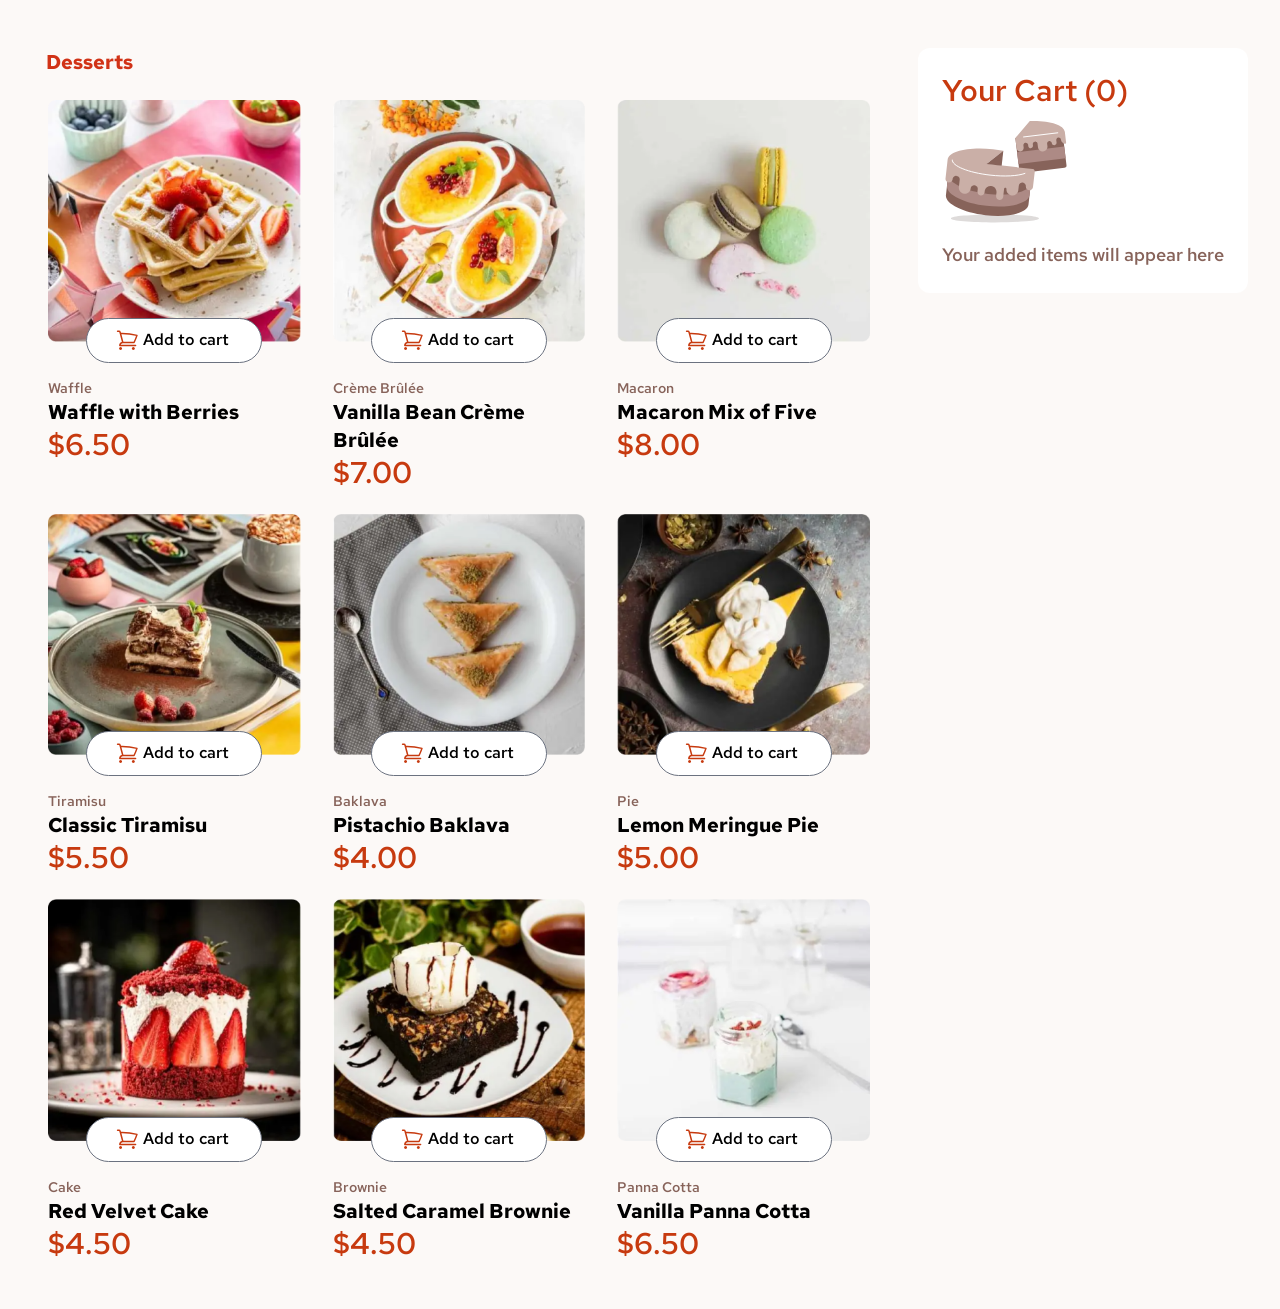
==== index.html @ 43f4c01f "add-removing" ====
<!DOCTYPE html>
<html lang="en">

<head>
    <meta charset="UTF-8">
    <meta name="viewport" content="width=device-width, initial-scale=1.0">
    <title>Dessert</title>

    <!-- links -->

    <!-- link-css -->
    <link rel="stylesheet" href="./css/style.css">

    <!-- link-font -->
    <link rel="stylesheet" href="./fonts/red-hat-text/stylesheet.css">
</head>

<body class="body">

    <!-- button-j.s -->
    <div class="card-js">

        <svg xmlns="http://www.w3.org/2000/svg" width="27" height="27" viewBox="0 0 27 27" fill="none">
            <path
                d="M9.49951 14.8058L12.4995 17.8058L17.4995 10.8058M25.4995 13.8058C25.4995 15.3816 25.1891 16.9421 24.5861 18.398C23.983 19.8539 23.0991 21.1768 21.9848 22.2911C20.8705 23.4054 19.5476 24.2893 18.0917 24.8923C16.6358 25.4954 15.0754 25.8058 13.4995 25.8058C11.9236 25.8058 10.3632 25.4954 8.90731 24.8923C7.4514 24.2893 6.12853 23.4054 5.01423 22.2911C3.89993 21.1768 3.01601 19.8539 2.41296 18.398C1.8099 16.9421 1.49951 15.3816 1.49951 13.8058C1.49951 10.6232 2.76379 7.57094 5.01423 5.3205C7.26467 3.07007 10.3169 1.80579 13.4995 1.80579C16.6821 1.80579 19.7344 3.07007 21.9848 5.3205C24.2352 7.57094 25.4995 10.6232 25.4995 13.8058Z"
                stroke="#00A378" stroke-width="2" stroke-linecap="round" stroke-linejoin="round" />
        </svg>

        <h2 class="h2-added">order confirmed</h2>

        <h6 class="h6-hope">we hope you enjoy food!</h6>

        <div class="order-total">
            <div class="flex-added">
                <img src="./img/vanilla-js.svg" alt="">

                <h6 class="h6-order">
                    Vanilla Bean Crème Brûlée <br>
                    <span class="bold">1×</span>
                    <span class="calc">$7.00</span>
                </h6>

                <span class="calc">$7.00</span>
            </div>

            <div class="flex-added">
                <img src="./img/macaron-js.svg" alt="">

                <h6 class="h6-order margin">
                    Macaron Mix of Five <br>
                    <span class="bold">1×</span>
                    <span class="calc">$8.00</span>
                </h6>

                <span class="calc">$7.00</span>
            </div>

            <div class="flex-added no-bottom">
                <h3 class="the-total">order total</h3>

                <span class="prc">$15.00</span>
            </div>
        </div>

        <button class="now-order">start new order</button>

    </div>

    <!-- Hero-section -->
    <section class="sec">
        <div class="flex-sec">

            <!-- card -->
            <div class="card">
                <h2 class="h2-head">Desserts</h2>

                <div class="colms">

                    <div class="rows">
                        <div class="col-4-lg col-6-md col-12">
                            <div class="img-relative">
                                <img src="./img/waffil.png" alt="waffil">

                                <button class="btn-cart" id="click">
                                    <svg xmlns="http://www.w3.org/2000/svg" width="25" height="25" viewBox="0 0 25 25"
                                        fill="none">
                                        <path
                                            d="M2.58008 3.27002H3.96608C4.47608 3.27002 4.92108 3.61302 5.05308 4.10502L5.43608 5.54202M5.43608 5.54202C11.0067 5.38591 16.572 6.00517 21.9721 7.38202C21.1481 9.83602 20.1691 12.22 19.0481 14.52H7.83008M5.43608 5.54202L7.83008 14.52M7.83008 14.52C7.03443 14.52 6.27137 14.8361 5.70876 15.3987C5.14615 15.9613 4.83008 16.7244 4.83008 17.52H20.5801M6.33008 20.52C6.33008 20.7189 6.25106 20.9097 6.11041 21.0504C5.96976 21.191 5.77899 21.27 5.58008 21.27C5.38117 21.27 5.1904 21.191 5.04975 21.0504C4.9091 20.9097 4.83008 20.7189 4.83008 20.52C4.83008 20.3211 4.9091 20.1303 5.04975 19.9897C5.1904 19.849 5.38117 19.77 5.58008 19.77C5.77899 19.77 5.96976 19.849 6.11041 19.9897C6.25106 20.1303 6.33008 20.3211 6.33008 20.52ZM19.0801 20.52C19.0801 20.7189 19.0011 20.9097 18.8604 21.0504C18.7198 21.191 18.529 21.27 18.3301 21.27C18.1312 21.27 17.9404 21.191 17.7997 21.0504C17.6591 20.9097 17.5801 20.7189 17.5801 20.52C17.5801 20.3211 17.6591 20.1303 17.7997 19.9897C17.9404 19.849 18.1312 19.77 18.3301 19.77C18.529 19.77 18.7198 19.849 18.8604 19.9897C19.0011 20.1303 19.0801 20.3211 19.0801 20.52Z"
                                            stroke="#C73A0F" stroke-width="1.5" stroke-linecap="round"
                                            stroke-linejoin="round" />
                                    </svg>

                                    Add to cart
                                </button>

                                <!-- alright-js -->
                                <div class="alright" id="ok"><img src="./img/alright.svg" alt=""></div>

                                <!-- j.s -->
                                <div class="abslt-add" id="added">
                                    <button class="minus">
                                        <svg xmlns="http://www.w3.org/2000/svg" width="24" height="24"
                                            viewBox="0 0 24 24" fill="none">
                                            <path
                                                d="M15 12H9M21 12C21 13.1819 20.7672 14.3522 20.3149 15.4442C19.8626 16.5361 19.1997 17.5282 18.364 18.364C17.5282 19.1997 16.5361 19.8626 15.4442 20.3149C14.3522 20.7672 13.1819 21 12 21C10.8181 21 9.64778 20.7672 8.55585 20.3149C7.46392 19.8626 6.47177 19.1997 5.63604 18.364C4.80031 17.5282 4.13738 16.5361 3.68508 15.4442C3.23279 14.3522 3 13.1819 3 12C3 9.61305 3.94821 7.32387 5.63604 5.63604C7.32387 3.94821 9.61305 3 12 3C14.3869 3 16.6761 3.94821 18.364 5.63604C20.0518 7.32387 21 9.61305 21 12Z"
                                                stroke="white" stroke-width="1.5" stroke-linecap="round"
                                                stroke-linejoin="round" />
                                        </svg>
                                    </button>

                                    <input class="no-spinner" type="number" readonly value="1" min="1">

                                    <button class="plus">
                                        <svg xmlns="http://www.w3.org/2000/svg" width="24" height="24"
                                            viewBox="0 0 24 24" fill="none">
                                            <path
                                                d="M12 9V15M15 12H9M21 12C21 13.1819 20.7672 14.3522 20.3149 15.4442C19.8626 16.5361 19.1997 17.5282 18.364 18.364C17.5282 19.1997 16.5361 19.8626 15.4442 20.3149C14.3522 20.7672 13.1819 21 12 21C10.8181 21 9.64778 20.7672 8.55585 20.3149C7.46392 19.8626 6.47177 19.1997 5.63604 18.364C4.80031 17.5282 4.13738 16.5361 3.68508 15.4442C3.23279 14.3522 3 13.1819 3 12C3 9.61305 3.94821 7.32387 5.63604 5.63604C7.32387 3.94821 9.61305 3 12 3C14.3869 3 16.6761 3.94821 18.364 5.63604C20.0518 7.32387 21 9.61305 21 12Z"
                                                stroke="white" stroke-width="1.5" stroke-linecap="round"
                                                stroke-linejoin="round" />
                                        </svg>
                                    </button>
                                </div>
                            </div>

                            <div class="detelse">
                                <span class="name-food">Waffle</span>

                                <h6 class="full-name">Waffle with Berries</h6>

                                <span class="price">$6.50</span>
                            </div>
                        </div>

                        <div class="col-4-lg col-6-md col-12">
                            <div class="img-relative">
                                <img src="./img/vanella-cream.png" alt="vanella-cream">

                                <button class="btn-cart" id="click">
                                    <svg xmlns="http://www.w3.org/2000/svg" width="25" height="25" viewBox="0 0 25 25"
                                        fill="none">
                                        <path
                                            d="M2.58008 3.27002H3.96608C4.47608 3.27002 4.92108 3.61302 5.05308 4.10502L5.43608 5.54202M5.43608 5.54202C11.0067 5.38591 16.572 6.00517 21.9721 7.38202C21.1481 9.83602 20.1691 12.22 19.0481 14.52H7.83008M5.43608 5.54202L7.83008 14.52M7.83008 14.52C7.03443 14.52 6.27137 14.8361 5.70876 15.3987C5.14615 15.9613 4.83008 16.7244 4.83008 17.52H20.5801M6.33008 20.52C6.33008 20.7189 6.25106 20.9097 6.11041 21.0504C5.96976 21.191 5.77899 21.27 5.58008 21.27C5.38117 21.27 5.1904 21.191 5.04975 21.0504C4.9091 20.9097 4.83008 20.7189 4.83008 20.52C4.83008 20.3211 4.9091 20.1303 5.04975 19.9897C5.1904 19.849 5.38117 19.77 5.58008 19.77C5.77899 19.77 5.96976 19.849 6.11041 19.9897C6.25106 20.1303 6.33008 20.3211 6.33008 20.52ZM19.0801 20.52C19.0801 20.7189 19.0011 20.9097 18.8604 21.0504C18.7198 21.191 18.529 21.27 18.3301 21.27C18.1312 21.27 17.9404 21.191 17.7997 21.0504C17.6591 20.9097 17.5801 20.7189 17.5801 20.52C17.5801 20.3211 17.6591 20.1303 17.7997 19.9897C17.9404 19.849 18.1312 19.77 18.3301 19.77C18.529 19.77 18.7198 19.849 18.8604 19.9897C19.0011 20.1303 19.0801 20.3211 19.0801 20.52Z"
                                            stroke="#C73A0F" stroke-width="1.5" stroke-linecap="round"
                                            stroke-linejoin="round" />
                                    </svg>

                                    Add to cart
                                </button>

                                <!-- alright-js -->
                                <div class="alright"><img src="./img/alright.svg" alt=""></div>

                                <div class="abslt-add">
                                    <button class="minus">
                                        <svg xmlns="http://www.w3.org/2000/svg" width="24" height="24"
                                            viewBox="0 0 24 24" fill="none">
                                            <path
                                                d="M15 12H9M21 12C21 13.1819 20.7672 14.3522 20.3149 15.4442C19.8626 16.5361 19.1997 17.5282 18.364 18.364C17.5282 19.1997 16.5361 19.8626 15.4442 20.3149C14.3522 20.7672 13.1819 21 12 21C10.8181 21 9.64778 20.7672 8.55585 20.3149C7.46392 19.8626 6.47177 19.1997 5.63604 18.364C4.80031 17.5282 4.13738 16.5361 3.68508 15.4442C3.23279 14.3522 3 13.1819 3 12C3 9.61305 3.94821 7.32387 5.63604 5.63604C7.32387 3.94821 9.61305 3 12 3C14.3869 3 16.6761 3.94821 18.364 5.63604C20.0518 7.32387 21 9.61305 21 12Z"
                                                stroke="white" stroke-width="1.5" stroke-linecap="round"
                                                stroke-linejoin="round" />
                                        </svg>
                                    </button>

                                    <input class="no-spinner" type="number" readonly value="" min="1">

                                    <button class="plus">
                                        <svg xmlns="http://www.w3.org/2000/svg" width="24" height="24"
                                            viewBox="0 0 24 24" fill="none">
                                            <path
                                                d="M12 9V15M15 12H9M21 12C21 13.1819 20.7672 14.3522 20.3149 15.4442C19.8626 16.5361 19.1997 17.5282 18.364 18.364C17.5282 19.1997 16.5361 19.8626 15.4442 20.3149C14.3522 20.7672 13.1819 21 12 21C10.8181 21 9.64778 20.7672 8.55585 20.3149C7.46392 19.8626 6.47177 19.1997 5.63604 18.364C4.80031 17.5282 4.13738 16.5361 3.68508 15.4442C3.23279 14.3522 3 13.1819 3 12C3 9.61305 3.94821 7.32387 5.63604 5.63604C7.32387 3.94821 9.61305 3 12 3C14.3869 3 16.6761 3.94821 18.364 5.63604C20.0518 7.32387 21 9.61305 21 12Z"
                                                stroke="white" stroke-width="1.5" stroke-linecap="round"
                                                stroke-linejoin="round" />
                                        </svg>
                                    </button>
                                </div>
                            </div>

                            <div class="detelse">
                                <span class="name-food">Crème Brûlée</span>

                                <h6 class="full-name">Vanilla Bean Crème Brûlée</h6>

                                <span class="price">$7.00</span>
                            </div>
                        </div>

                        <div class="col-4-lg col-6-md col-12">
                            <div class="img-relative">
                                <img src="./img/macaron.png" alt="macaron">

                                <button class="btn-cart" id="click">
                                    <svg xmlns="http://www.w3.org/2000/svg" width="25" height="25" viewBox="0 0 25 25"
                                        fill="none">
                                        <path
                                            d="M2.58008 3.27002H3.96608C4.47608 3.27002 4.92108 3.61302 5.05308 4.10502L5.43608 5.54202M5.43608 5.54202C11.0067 5.38591 16.572 6.00517 21.9721 7.38202C21.1481 9.83602 20.1691 12.22 19.0481 14.52H7.83008M5.43608 5.54202L7.83008 14.52M7.83008 14.52C7.03443 14.52 6.27137 14.8361 5.70876 15.3987C5.14615 15.9613 4.83008 16.7244 4.83008 17.52H20.5801M6.33008 20.52C6.33008 20.7189 6.25106 20.9097 6.11041 21.0504C5.96976 21.191 5.77899 21.27 5.58008 21.27C5.38117 21.27 5.1904 21.191 5.04975 21.0504C4.9091 20.9097 4.83008 20.7189 4.83008 20.52C4.83008 20.3211 4.9091 20.1303 5.04975 19.9897C5.1904 19.849 5.38117 19.77 5.58008 19.77C5.77899 19.77 5.96976 19.849 6.11041 19.9897C6.25106 20.1303 6.33008 20.3211 6.33008 20.52ZM19.0801 20.52C19.0801 20.7189 19.0011 20.9097 18.8604 21.0504C18.7198 21.191 18.529 21.27 18.3301 21.27C18.1312 21.27 17.9404 21.191 17.7997 21.0504C17.6591 20.9097 17.5801 20.7189 17.5801 20.52C17.5801 20.3211 17.6591 20.1303 17.7997 19.9897C17.9404 19.849 18.1312 19.77 18.3301 19.77C18.529 19.77 18.7198 19.849 18.8604 19.9897C19.0011 20.1303 19.0801 20.3211 19.0801 20.52Z"
                                            stroke="#C73A0F" stroke-width="1.5" stroke-linecap="round"
                                            stroke-linejoin="round" />
                                    </svg>

                                    Add to cart
                                </button>

                                <!-- alright-js -->
                                <div class="alright"><img src="./img/alright.svg" alt=""></div>

                                <div class="abslt-add">
                                    <button class="minus">
                                        <svg xmlns="http://www.w3.org/2000/svg" width="24" height="24"
                                            viewBox="0 0 24 24" fill="none">
                                            <path
                                                d="M15 12H9M21 12C21 13.1819 20.7672 14.3522 20.3149 15.4442C19.8626 16.5361 19.1997 17.5282 18.364 18.364C17.5282 19.1997 16.5361 19.8626 15.4442 20.3149C14.3522 20.7672 13.1819 21 12 21C10.8181 21 9.64778 20.7672 8.55585 20.3149C7.46392 19.8626 6.47177 19.1997 5.63604 18.364C4.80031 17.5282 4.13738 16.5361 3.68508 15.4442C3.23279 14.3522 3 13.1819 3 12C3 9.61305 3.94821 7.32387 5.63604 5.63604C7.32387 3.94821 9.61305 3 12 3C14.3869 3 16.6761 3.94821 18.364 5.63604C20.0518 7.32387 21 9.61305 21 12Z"
                                                stroke="white" stroke-width="1.5" stroke-linecap="round"
                                                stroke-linejoin="round" />
                                        </svg>
                                    </button>

                                    <input class="no-spinner" type="number" readonly value="" min="1">

                                    <button class="plus">
                                        <svg xmlns="http://www.w3.org/2000/svg" width="24" height="24"
                                            viewBox="0 0 24 24" fill="none">
                                            <path
                                                d="M12 9V15M15 12H9M21 12C21 13.1819 20.7672 14.3522 20.3149 15.4442C19.8626 16.5361 19.1997 17.5282 18.364 18.364C17.5282 19.1997 16.5361 19.8626 15.4442 20.3149C14.3522 20.7672 13.1819 21 12 21C10.8181 21 9.64778 20.7672 8.55585 20.3149C7.46392 19.8626 6.47177 19.1997 5.63604 18.364C4.80031 17.5282 4.13738 16.5361 3.68508 15.4442C3.23279 14.3522 3 13.1819 3 12C3 9.61305 3.94821 7.32387 5.63604 5.63604C7.32387 3.94821 9.61305 3 12 3C14.3869 3 16.6761 3.94821 18.364 5.63604C20.0518 7.32387 21 9.61305 21 12Z"
                                                stroke="white" stroke-width="1.5" stroke-linecap="round"
                                                stroke-linejoin="round" />
                                        </svg>
                                    </button>
                                </div>
                            </div>

                            <div class="detelse">
                                <span class="name-food">Macaron</span>

                                <h6 class="full-name">Macaron Mix of Five</h6>

                                <span class="price">$8.00</span>
                            </div>
                        </div>

                        <div class="col-4-lg col-6-md col-12">
                            <div class="img-relative">
                                <img src="./img/classic-tiramisu.png" alt="classic-tiramisu">

                                <button class="btn-cart" id="click">
                                    <svg xmlns="http://www.w3.org/2000/svg" width="25" height="25" viewBox="0 0 25 25"
                                        fill="none">
                                        <path
                                            d="M2.58008 3.27002H3.96608C4.47608 3.27002 4.92108 3.61302 5.05308 4.10502L5.43608 5.54202M5.43608 5.54202C11.0067 5.38591 16.572 6.00517 21.9721 7.38202C21.1481 9.83602 20.1691 12.22 19.0481 14.52H7.83008M5.43608 5.54202L7.83008 14.52M7.83008 14.52C7.03443 14.52 6.27137 14.8361 5.70876 15.3987C5.14615 15.9613 4.83008 16.7244 4.83008 17.52H20.5801M6.33008 20.52C6.33008 20.7189 6.25106 20.9097 6.11041 21.0504C5.96976 21.191 5.77899 21.27 5.58008 21.27C5.38117 21.27 5.1904 21.191 5.04975 21.0504C4.9091 20.9097 4.83008 20.7189 4.83008 20.52C4.83008 20.3211 4.9091 20.1303 5.04975 19.9897C5.1904 19.849 5.38117 19.77 5.58008 19.77C5.77899 19.77 5.96976 19.849 6.11041 19.9897C6.25106 20.1303 6.33008 20.3211 6.33008 20.52ZM19.0801 20.52C19.0801 20.7189 19.0011 20.9097 18.8604 21.0504C18.7198 21.191 18.529 21.27 18.3301 21.27C18.1312 21.27 17.9404 21.191 17.7997 21.0504C17.6591 20.9097 17.5801 20.7189 17.5801 20.52C17.5801 20.3211 17.6591 20.1303 17.7997 19.9897C17.9404 19.849 18.1312 19.77 18.3301 19.77C18.529 19.77 18.7198 19.849 18.8604 19.9897C19.0011 20.1303 19.0801 20.3211 19.0801 20.52Z"
                                            stroke="#C73A0F" stroke-width="1.5" stroke-linecap="round"
                                            stroke-linejoin="round" />
                                    </svg>

                                    Add to cart
                                </button>

                                <!-- alright-js -->
                                <div class="alright"><img src="./img/alright.svg" alt=""></div>

                                <div class="abslt-add">
                                    <button class="minus">
                                        <svg xmlns="http://www.w3.org/2000/svg" width="24" height="24"
                                            viewBox="0 0 24 24" fill="none">
                                            <path
                                                d="M15 12H9M21 12C21 13.1819 20.7672 14.3522 20.3149 15.4442C19.8626 16.5361 19.1997 17.5282 18.364 18.364C17.5282 19.1997 16.5361 19.8626 15.4442 20.3149C14.3522 20.7672 13.1819 21 12 21C10.8181 21 9.64778 20.7672 8.55585 20.3149C7.46392 19.8626 6.47177 19.1997 5.63604 18.364C4.80031 17.5282 4.13738 16.5361 3.68508 15.4442C3.23279 14.3522 3 13.1819 3 12C3 9.61305 3.94821 7.32387 5.63604 5.63604C7.32387 3.94821 9.61305 3 12 3C14.3869 3 16.6761 3.94821 18.364 5.63604C20.0518 7.32387 21 9.61305 21 12Z"
                                                stroke="white" stroke-width="1.5" stroke-linecap="round"
                                                stroke-linejoin="round" />
                                        </svg>
                                    </button>

                                    <input class="no-spinner" type="number" readonly value="" min="1">

                                    <button class="plus">
                                        <svg xmlns="http://www.w3.org/2000/svg" width="24" height="24"
                                            viewBox="0 0 24 24" fill="none">
                                            <path
                                                d="M12 9V15M15 12H9M21 12C21 13.1819 20.7672 14.3522 20.3149 15.4442C19.8626 16.5361 19.1997 17.5282 18.364 18.364C17.5282 19.1997 16.5361 19.8626 15.4442 20.3149C14.3522 20.7672 13.1819 21 12 21C10.8181 21 9.64778 20.7672 8.55585 20.3149C7.46392 19.8626 6.47177 19.1997 5.63604 18.364C4.80031 17.5282 4.13738 16.5361 3.68508 15.4442C3.23279 14.3522 3 13.1819 3 12C3 9.61305 3.94821 7.32387 5.63604 5.63604C7.32387 3.94821 9.61305 3 12 3C14.3869 3 16.6761 3.94821 18.364 5.63604C20.0518 7.32387 21 9.61305 21 12Z"
                                                stroke="white" stroke-width="1.5" stroke-linecap="round"
                                                stroke-linejoin="round" />
                                        </svg>
                                    </button>
                                </div>
                            </div>

                            <div class="detelse">
                                <span class="name-food">Tiramisu</span>

                                <h6 class="full-name">Classic Tiramisu</h6>

                                <span class="price">$5.50</span>
                            </div>
                        </div>

                        <div class="col-4-lg col-6-md col-12">
                            <div class="img-relative">
                                <img src="./img/pistachio-baklava.png" alt="pistachio-baklava">

                                <button class="btn-cart" id="click">
                                    <svg xmlns="http://www.w3.org/2000/svg" width="25" height="25" viewBox="0 0 25 25"
                                        fill="none">
                                        <path
                                            d="M2.58008 3.27002H3.96608C4.47608 3.27002 4.92108 3.61302 5.05308 4.10502L5.43608 5.54202M5.43608 5.54202C11.0067 5.38591 16.572 6.00517 21.9721 7.38202C21.1481 9.83602 20.1691 12.22 19.0481 14.52H7.83008M5.43608 5.54202L7.83008 14.52M7.83008 14.52C7.03443 14.52 6.27137 14.8361 5.70876 15.3987C5.14615 15.9613 4.83008 16.7244 4.83008 17.52H20.5801M6.33008 20.52C6.33008 20.7189 6.25106 20.9097 6.11041 21.0504C5.96976 21.191 5.77899 21.27 5.58008 21.27C5.38117 21.27 5.1904 21.191 5.04975 21.0504C4.9091 20.9097 4.83008 20.7189 4.83008 20.52C4.83008 20.3211 4.9091 20.1303 5.04975 19.9897C5.1904 19.849 5.38117 19.77 5.58008 19.77C5.77899 19.77 5.96976 19.849 6.11041 19.9897C6.25106 20.1303 6.33008 20.3211 6.33008 20.52ZM19.0801 20.52C19.0801 20.7189 19.0011 20.9097 18.8604 21.0504C18.7198 21.191 18.529 21.27 18.3301 21.27C18.1312 21.27 17.9404 21.191 17.7997 21.0504C17.6591 20.9097 17.5801 20.7189 17.5801 20.52C17.5801 20.3211 17.6591 20.1303 17.7997 19.9897C17.9404 19.849 18.1312 19.77 18.3301 19.77C18.529 19.77 18.7198 19.849 18.8604 19.9897C19.0011 20.1303 19.0801 20.3211 19.0801 20.52Z"
                                            stroke="#C73A0F" stroke-width="1.5" stroke-linecap="round"
                                            stroke-linejoin="round" />
                                    </svg>

                                    Add to cart
                                </button>

                                <!-- alright-js -->
                                <div class="alright"><img src="./img/alright.svg" alt=""></div>

                                <div class="abslt-add">
                                    <button class="minus">
                                        <svg xmlns="http://www.w3.org/2000/svg" width="24" height="24"
                                            viewBox="0 0 24 24" fill="none">
                                            <path
                                                d="M15 12H9M21 12C21 13.1819 20.7672 14.3522 20.3149 15.4442C19.8626 16.5361 19.1997 17.5282 18.364 18.364C17.5282 19.1997 16.5361 19.8626 15.4442 20.3149C14.3522 20.7672 13.1819 21 12 21C10.8181 21 9.64778 20.7672 8.55585 20.3149C7.46392 19.8626 6.47177 19.1997 5.63604 18.364C4.80031 17.5282 4.13738 16.5361 3.68508 15.4442C3.23279 14.3522 3 13.1819 3 12C3 9.61305 3.94821 7.32387 5.63604 5.63604C7.32387 3.94821 9.61305 3 12 3C14.3869 3 16.6761 3.94821 18.364 5.63604C20.0518 7.32387 21 9.61305 21 12Z"
                                                stroke="white" stroke-width="1.5" stroke-linecap="round"
                                                stroke-linejoin="round" />
                                        </svg>
                                    </button>

                                    <input class="no-spinner" type="number" readonly value="" min="1">

                                    <button class="plus">
                                        <svg xmlns="http://www.w3.org/2000/svg" width="24" height="24"
                                            viewBox="0 0 24 24" fill="none">
                                            <path
                                                d="M12 9V15M15 12H9M21 12C21 13.1819 20.7672 14.3522 20.3149 15.4442C19.8626 16.5361 19.1997 17.5282 18.364 18.364C17.5282 19.1997 16.5361 19.8626 15.4442 20.3149C14.3522 20.7672 13.1819 21 12 21C10.8181 21 9.64778 20.7672 8.55585 20.3149C7.46392 19.8626 6.47177 19.1997 5.63604 18.364C4.80031 17.5282 4.13738 16.5361 3.68508 15.4442C3.23279 14.3522 3 13.1819 3 12C3 9.61305 3.94821 7.32387 5.63604 5.63604C7.32387 3.94821 9.61305 3 12 3C14.3869 3 16.6761 3.94821 18.364 5.63604C20.0518 7.32387 21 9.61305 21 12Z"
                                                stroke="white" stroke-width="1.5" stroke-linecap="round"
                                                stroke-linejoin="round" />
                                        </svg>
                                    </button>
                                </div>
                            </div>

                            <div class="detelse">
                                <span class="name-food">Baklava</span>

                                <h6 class="full-name">Pistachio Baklava</h6>

                                <span class="price">$4.00</span>
                            </div>
                        </div>

                        <div class="col-4-lg col-6-md col-12">
                            <div class="img-relative">
                                <img src="./img/lemon-cack.png" alt="lemon-cack">

                                <button class="btn-cart" id="click">
                                    <svg xmlns="http://www.w3.org/2000/svg" width="25" height="25" viewBox="0 0 25 25"
                                        fill="none">
                                        <path
                                            d="M2.58008 3.27002H3.96608C4.47608 3.27002 4.92108 3.61302 5.05308 4.10502L5.43608 5.54202M5.43608 5.54202C11.0067 5.38591 16.572 6.00517 21.9721 7.38202C21.1481 9.83602 20.1691 12.22 19.0481 14.52H7.83008M5.43608 5.54202L7.83008 14.52M7.83008 14.52C7.03443 14.52 6.27137 14.8361 5.70876 15.3987C5.14615 15.9613 4.83008 16.7244 4.83008 17.52H20.5801M6.33008 20.52C6.33008 20.7189 6.25106 20.9097 6.11041 21.0504C5.96976 21.191 5.77899 21.27 5.58008 21.27C5.38117 21.27 5.1904 21.191 5.04975 21.0504C4.9091 20.9097 4.83008 20.7189 4.83008 20.52C4.83008 20.3211 4.9091 20.1303 5.04975 19.9897C5.1904 19.849 5.38117 19.77 5.58008 19.77C5.77899 19.77 5.96976 19.849 6.11041 19.9897C6.25106 20.1303 6.33008 20.3211 6.33008 20.52ZM19.0801 20.52C19.0801 20.7189 19.0011 20.9097 18.8604 21.0504C18.7198 21.191 18.529 21.27 18.3301 21.27C18.1312 21.27 17.9404 21.191 17.7997 21.0504C17.6591 20.9097 17.5801 20.7189 17.5801 20.52C17.5801 20.3211 17.6591 20.1303 17.7997 19.9897C17.9404 19.849 18.1312 19.77 18.3301 19.77C18.529 19.77 18.7198 19.849 18.8604 19.9897C19.0011 20.1303 19.0801 20.3211 19.0801 20.52Z"
                                            stroke="#C73A0F" stroke-width="1.5" stroke-linecap="round"
                                            stroke-linejoin="round" />
                                    </svg>

                                    Add to cart
                                </button>

                                <!-- alright-js -->
                                <div class="alright"><img src="./img/alright.svg" alt=""></div>

                                <div class="abslt-add">
                                    <button class="minus">
                                        <svg xmlns="http://www.w3.org/2000/svg" width="24" height="24"
                                            viewBox="0 0 24 24" fill="none">
                                            <path
                                                d="M15 12H9M21 12C21 13.1819 20.7672 14.3522 20.3149 15.4442C19.8626 16.5361 19.1997 17.5282 18.364 18.364C17.5282 19.1997 16.5361 19.8626 15.4442 20.3149C14.3522 20.7672 13.1819 21 12 21C10.8181 21 9.64778 20.7672 8.55585 20.3149C7.46392 19.8626 6.47177 19.1997 5.63604 18.364C4.80031 17.5282 4.13738 16.5361 3.68508 15.4442C3.23279 14.3522 3 13.1819 3 12C3 9.61305 3.94821 7.32387 5.63604 5.63604C7.32387 3.94821 9.61305 3 12 3C14.3869 3 16.6761 3.94821 18.364 5.63604C20.0518 7.32387 21 9.61305 21 12Z"
                                                stroke="white" stroke-width="1.5" stroke-linecap="round"
                                                stroke-linejoin="round" />
                                        </svg>
                                    </button>

                                    <input class="no-spinner" type="number" readonly value="" min="1">

                                    <button class="plus">
                                        <svg xmlns="http://www.w3.org/2000/svg" width="24" height="24"
                                            viewBox="0 0 24 24" fill="none">
                                            <path
                                                d="M12 9V15M15 12H9M21 12C21 13.1819 20.7672 14.3522 20.3149 15.4442C19.8626 16.5361 19.1997 17.5282 18.364 18.364C17.5282 19.1997 16.5361 19.8626 15.4442 20.3149C14.3522 20.7672 13.1819 21 12 21C10.8181 21 9.64778 20.7672 8.55585 20.3149C7.46392 19.8626 6.47177 19.1997 5.63604 18.364C4.80031 17.5282 4.13738 16.5361 3.68508 15.4442C3.23279 14.3522 3 13.1819 3 12C3 9.61305 3.94821 7.32387 5.63604 5.63604C7.32387 3.94821 9.61305 3 12 3C14.3869 3 16.6761 3.94821 18.364 5.63604C20.0518 7.32387 21 9.61305 21 12Z"
                                                stroke="white" stroke-width="1.5" stroke-linecap="round"
                                                stroke-linejoin="round" />
                                        </svg>
                                    </button>
                                </div>
                            </div>

                            <div class="detelse">
                                <span class="name-food">Pie</span>

                                <h6 class="full-name">Lemon Meringue Pie</h6>

                                <span class="price">$5.00</span>
                            </div>
                        </div>

                        <div class="col-4-lg col-6-md col-12">
                            <div class="img-relative">
                                <img src="./img/red-velvet-cake.png" alt="red-velvet-cake">

                                <button class="btn-cart" id="click">
                                    <svg xmlns="http://www.w3.org/2000/svg" width="25" height="25" viewBox="0 0 25 25"
                                        fill="none">
                                        <path
                                            d="M2.58008 3.27002H3.96608C4.47608 3.27002 4.92108 3.61302 5.05308 4.10502L5.43608 5.54202M5.43608 5.54202C11.0067 5.38591 16.572 6.00517 21.9721 7.38202C21.1481 9.83602 20.1691 12.22 19.0481 14.52H7.83008M5.43608 5.54202L7.83008 14.52M7.83008 14.52C7.03443 14.52 6.27137 14.8361 5.70876 15.3987C5.14615 15.9613 4.83008 16.7244 4.83008 17.52H20.5801M6.33008 20.52C6.33008 20.7189 6.25106 20.9097 6.11041 21.0504C5.96976 21.191 5.77899 21.27 5.58008 21.27C5.38117 21.27 5.1904 21.191 5.04975 21.0504C4.9091 20.9097 4.83008 20.7189 4.83008 20.52C4.83008 20.3211 4.9091 20.1303 5.04975 19.9897C5.1904 19.849 5.38117 19.77 5.58008 19.77C5.77899 19.77 5.96976 19.849 6.11041 19.9897C6.25106 20.1303 6.33008 20.3211 6.33008 20.52ZM19.0801 20.52C19.0801 20.7189 19.0011 20.9097 18.8604 21.0504C18.7198 21.191 18.529 21.27 18.3301 21.27C18.1312 21.27 17.9404 21.191 17.7997 21.0504C17.6591 20.9097 17.5801 20.7189 17.5801 20.52C17.5801 20.3211 17.6591 20.1303 17.7997 19.9897C17.9404 19.849 18.1312 19.77 18.3301 19.77C18.529 19.77 18.7198 19.849 18.8604 19.9897C19.0011 20.1303 19.0801 20.3211 19.0801 20.52Z"
                                            stroke="#C73A0F" stroke-width="1.5" stroke-linecap="round"
                                            stroke-linejoin="round" />
                                    </svg>

                                    Add to cart
                                </button>

                                <!-- alright-js -->
                                <div class="alright"><img src="./img/alright.svg" alt=""></div>

                                <div class="abslt-add">
                                    <button class="minus">
                                        <svg xmlns="http://www.w3.org/2000/svg" width="24" height="24"
                                            viewBox="0 0 24 24" fill="none">
                                            <path
                                                d="M15 12H9M21 12C21 13.1819 20.7672 14.3522 20.3149 15.4442C19.8626 16.5361 19.1997 17.5282 18.364 18.364C17.5282 19.1997 16.5361 19.8626 15.4442 20.3149C14.3522 20.7672 13.1819 21 12 21C10.8181 21 9.64778 20.7672 8.55585 20.3149C7.46392 19.8626 6.47177 19.1997 5.63604 18.364C4.80031 17.5282 4.13738 16.5361 3.68508 15.4442C3.23279 14.3522 3 13.1819 3 12C3 9.61305 3.94821 7.32387 5.63604 5.63604C7.32387 3.94821 9.61305 3 12 3C14.3869 3 16.6761 3.94821 18.364 5.63604C20.0518 7.32387 21 9.61305 21 12Z"
                                                stroke="white" stroke-width="1.5" stroke-linecap="round"
                                                stroke-linejoin="round" />
                                        </svg>
                                    </button>

                                    <input class="no-spinner" type="number" readonly value="" min="1">

                                    <button class="plus">
                                        <svg xmlns="http://www.w3.org/2000/svg" width="24" height="24"
                                            viewBox="0 0 24 24" fill="none">
                                            <path
                                                d="M12 9V15M15 12H9M21 12C21 13.1819 20.7672 14.3522 20.3149 15.4442C19.8626 16.5361 19.1997 17.5282 18.364 18.364C17.5282 19.1997 16.5361 19.8626 15.4442 20.3149C14.3522 20.7672 13.1819 21 12 21C10.8181 21 9.64778 20.7672 8.55585 20.3149C7.46392 19.8626 6.47177 19.1997 5.63604 18.364C4.80031 17.5282 4.13738 16.5361 3.68508 15.4442C3.23279 14.3522 3 13.1819 3 12C3 9.61305 3.94821 7.32387 5.63604 5.63604C7.32387 3.94821 9.61305 3 12 3C14.3869 3 16.6761 3.94821 18.364 5.63604C20.0518 7.32387 21 9.61305 21 12Z"
                                                stroke="white" stroke-width="1.5" stroke-linecap="round"
                                                stroke-linejoin="round" />
                                        </svg>
                                    </button>
                                </div>
                            </div>

                            <div class="detelse">
                                <span class="name-food">Cake</span>

                                <h6 class="full-name">Red Velvet Cake</h6>

                                <span class="price">$4.50</span>
                            </div>
                        </div>

                        <div class="col-4-lg col-6-md col-12">
                            <div class="img-relative">
                                <img src="./img/salated-caramel.png" alt="salated-caramel">

                                <button class="btn-cart" id="click">
                                    <svg xmlns="http://www.w3.org/2000/svg" width="25" height="25" viewBox="0 0 25 25"
                                        fill="none">
                                        <path
                                            d="M2.58008 3.27002H3.96608C4.47608 3.27002 4.92108 3.61302 5.05308 4.10502L5.43608 5.54202M5.43608 5.54202C11.0067 5.38591 16.572 6.00517 21.9721 7.38202C21.1481 9.83602 20.1691 12.22 19.0481 14.52H7.83008M5.43608 5.54202L7.83008 14.52M7.83008 14.52C7.03443 14.52 6.27137 14.8361 5.70876 15.3987C5.14615 15.9613 4.83008 16.7244 4.83008 17.52H20.5801M6.33008 20.52C6.33008 20.7189 6.25106 20.9097 6.11041 21.0504C5.96976 21.191 5.77899 21.27 5.58008 21.27C5.38117 21.27 5.1904 21.191 5.04975 21.0504C4.9091 20.9097 4.83008 20.7189 4.83008 20.52C4.83008 20.3211 4.9091 20.1303 5.04975 19.9897C5.1904 19.849 5.38117 19.77 5.58008 19.77C5.77899 19.77 5.96976 19.849 6.11041 19.9897C6.25106 20.1303 6.33008 20.3211 6.33008 20.52ZM19.0801 20.52C19.0801 20.7189 19.0011 20.9097 18.8604 21.0504C18.7198 21.191 18.529 21.27 18.3301 21.27C18.1312 21.27 17.9404 21.191 17.7997 21.0504C17.6591 20.9097 17.5801 20.7189 17.5801 20.52C17.5801 20.3211 17.6591 20.1303 17.7997 19.9897C17.9404 19.849 18.1312 19.77 18.3301 19.77C18.529 19.77 18.7198 19.849 18.8604 19.9897C19.0011 20.1303 19.0801 20.3211 19.0801 20.52Z"
                                            stroke="#C73A0F" stroke-width="1.5" stroke-linecap="round"
                                            stroke-linejoin="round" />
                                    </svg>

                                    Add to cart
                                </button>

                                <!-- alright-js -->
                                <div class="alright"><img src="./img/alright.svg" alt=""></div>

                                <div class="abslt-add">
                                    <button class="minus">
                                        <svg xmlns="http://www.w3.org/2000/svg" width="24" height="24"
                                            viewBox="0 0 24 24" fill="none">
                                            <path
                                                d="M15 12H9M21 12C21 13.1819 20.7672 14.3522 20.3149 15.4442C19.8626 16.5361 19.1997 17.5282 18.364 18.364C17.5282 19.1997 16.5361 19.8626 15.4442 20.3149C14.3522 20.7672 13.1819 21 12 21C10.8181 21 9.64778 20.7672 8.55585 20.3149C7.46392 19.8626 6.47177 19.1997 5.63604 18.364C4.80031 17.5282 4.13738 16.5361 3.68508 15.4442C3.23279 14.3522 3 13.1819 3 12C3 9.61305 3.94821 7.32387 5.63604 5.63604C7.32387 3.94821 9.61305 3 12 3C14.3869 3 16.6761 3.94821 18.364 5.63604C20.0518 7.32387 21 9.61305 21 12Z"
                                                stroke="white" stroke-width="1.5" stroke-linecap="round"
                                                stroke-linejoin="round" />
                                        </svg>
                                    </button>

                                    <input class="no-spinner" type="number" readonly value="" min="1">

                                    <button class="plus">
                                        <svg xmlns="http://www.w3.org/2000/svg" width="24" height="24"
                                            viewBox="0 0 24 24" fill="none">
                                            <path
                                                d="M12 9V15M15 12H9M21 12C21 13.1819 20.7672 14.3522 20.3149 15.4442C19.8626 16.5361 19.1997 17.5282 18.364 18.364C17.5282 19.1997 16.5361 19.8626 15.4442 20.3149C14.3522 20.7672 13.1819 21 12 21C10.8181 21 9.64778 20.7672 8.55585 20.3149C7.46392 19.8626 6.47177 19.1997 5.63604 18.364C4.80031 17.5282 4.13738 16.5361 3.68508 15.4442C3.23279 14.3522 3 13.1819 3 12C3 9.61305 3.94821 7.32387 5.63604 5.63604C7.32387 3.94821 9.61305 3 12 3C14.3869 3 16.6761 3.94821 18.364 5.63604C20.0518 7.32387 21 9.61305 21 12Z"
                                                stroke="white" stroke-width="1.5" stroke-linecap="round"
                                                stroke-linejoin="round" />
                                        </svg>
                                    </button>
                                </div>
                            </div>

                            <div class="detelse">
                                <span class="name-food">Brownie</span>

                                <h6 class="full-name">Salted Caramel Brownie</h6>

                                <span class="price">$4.50</span>
                            </div>
                        </div>

                        <div class="col-4-lg col-6-md col-12">
                            <div class="img-relative">
                                <img src="./img/vanella-panna.png" alt="vanella-panna">

                                <button class="btn-cart" id="click">
                                    <svg xmlns="http://www.w3.org/2000/svg" width="25" height="25" viewBox="0 0 25 25"
                                        fill="none">
                                        <path
                                            d="M2.58008 3.27002H3.96608C4.47608 3.27002 4.92108 3.61302 5.05308 4.10502L5.43608 5.54202M5.43608 5.54202C11.0067 5.38591 16.572 6.00517 21.9721 7.38202C21.1481 9.83602 20.1691 12.22 19.0481 14.52H7.83008M5.43608 5.54202L7.83008 14.52M7.83008 14.52C7.03443 14.52 6.27137 14.8361 5.70876 15.3987C5.14615 15.9613 4.83008 16.7244 4.83008 17.52H20.5801M6.33008 20.52C6.33008 20.7189 6.25106 20.9097 6.11041 21.0504C5.96976 21.191 5.77899 21.27 5.58008 21.27C5.38117 21.27 5.1904 21.191 5.04975 21.0504C4.9091 20.9097 4.83008 20.7189 4.83008 20.52C4.83008 20.3211 4.9091 20.1303 5.04975 19.9897C5.1904 19.849 5.38117 19.77 5.58008 19.77C5.77899 19.77 5.96976 19.849 6.11041 19.9897C6.25106 20.1303 6.33008 20.3211 6.33008 20.52ZM19.0801 20.52C19.0801 20.7189 19.0011 20.9097 18.8604 21.0504C18.7198 21.191 18.529 21.27 18.3301 21.27C18.1312 21.27 17.9404 21.191 17.7997 21.0504C17.6591 20.9097 17.5801 20.7189 17.5801 20.52C17.5801 20.3211 17.6591 20.1303 17.7997 19.9897C17.9404 19.849 18.1312 19.77 18.3301 19.77C18.529 19.77 18.7198 19.849 18.8604 19.9897C19.0011 20.1303 19.0801 20.3211 19.0801 20.52Z"
                                            stroke="#C73A0F" stroke-width="1.5" stroke-linecap="round"
                                            stroke-linejoin="round" />
                                    </svg>

                                    Add to cart
                                </button>

                                <!-- alright-js -->
                                <div class="alright"><img src="./img/alright.svg" alt=""></div>

                                <div class="abslt-add">
                                    <button class="minus">
                                        <svg xmlns="http://www.w3.org/2000/svg" width="24" height="24"
                                            viewBox="0 0 24 24" fill="none">
                                            <path
                                                d="M15 12H9M21 12C21 13.1819 20.7672 14.3522 20.3149 15.4442C19.8626 16.5361 19.1997 17.5282 18.364 18.364C17.5282 19.1997 16.5361 19.8626 15.4442 20.3149C14.3522 20.7672 13.1819 21 12 21C10.8181 21 9.64778 20.7672 8.55585 20.3149C7.46392 19.8626 6.47177 19.1997 5.63604 18.364C4.80031 17.5282 4.13738 16.5361 3.68508 15.4442C3.23279 14.3522 3 13.1819 3 12C3 9.61305 3.94821 7.32387 5.63604 5.63604C7.32387 3.94821 9.61305 3 12 3C14.3869 3 16.6761 3.94821 18.364 5.63604C20.0518 7.32387 21 9.61305 21 12Z"
                                                stroke="white" stroke-width="1.5" stroke-linecap="round"
                                                stroke-linejoin="round" />
                                        </svg>
                                    </button>

                                    <input class="no-spinner" type="number" readonly value="" min="1">

                                    <button class="plus">
                                        <svg xmlns="http://www.w3.org/2000/svg" width="24" height="24"
                                            viewBox="0 0 24 24" fill="none">
                                            <path
                                                d="M12 9V15M15 12H9M21 12C21 13.1819 20.7672 14.3522 20.3149 15.4442C19.8626 16.5361 19.1997 17.5282 18.364 18.364C17.5282 19.1997 16.5361 19.8626 15.4442 20.3149C14.3522 20.7672 13.1819 21 12 21C10.8181 21 9.64778 20.7672 8.55585 20.3149C7.46392 19.8626 6.47177 19.1997 5.63604 18.364C4.80031 17.5282 4.13738 16.5361 3.68508 15.4442C3.23279 14.3522 3 13.1819 3 12C3 9.61305 3.94821 7.32387 5.63604 5.63604C7.32387 3.94821 9.61305 3 12 3C14.3869 3 16.6761 3.94821 18.364 5.63604C20.0518 7.32387 21 9.61305 21 12Z"
                                                stroke="white" stroke-width="1.5" stroke-linecap="round"
                                                stroke-linejoin="round" />
                                        </svg>
                                    </button>
                                </div>
                            </div>

                            <div class="detelse">
                                <span class="name-food">Panna Cotta</span>

                                <h6 class="full-name">Vanilla Panna Cotta</h6>

                                <span class="price">$6.50</span>
                            </div>
                        </div>
                    </div>


                </div>
            </div>

            <!-- added-item -->
            <div class="added-items">
                <h2 class="storage">Your Cart (0)</h2>

                <svg class="cack" xmlns="http://www.w3.org/2000/svg" width="129" height="128" viewBox="0 0 129 128"
                    fill="none">
                    <path opacity="0.15"
                        d="M8.93604 110.406C8.93604 111.467 13.572 112.485 21.823 113.235C30.075 113.985 41.267 114.406 52.936 114.406C64.606 114.406 75.797 113.985 84.049 113.235C92.3 112.485 96.936 111.467 96.936 110.406C96.936 109.345 92.3 108.328 84.049 107.578C75.797 106.828 64.606 106.406 52.936 106.406C41.266 106.406 30.075 106.828 21.823 107.578C13.572 108.328 8.93604 109.345 8.93604 110.406Z"
                        fill="#260F08" />
                    <path
                        d="M120.483 24.22L73.3359 29.98L77.6559 65.34L122.429 59.873C122.9 59.818 123.343 59.6235 123.703 59.3145C124.062 59.0056 124.321 58.5962 124.446 58.139C124.529 57.835 124.55 57.519 124.509 57.206L120.483 24.22Z"
                        fill="#87635A" />
                    <path d="M75.061 44.142L122.208 38.388L123.643 50.166L76.501 55.924L75.061 44.142Z"
                        fill="#AD8A85" />
                    <path
                        d="M86.1359 36.78C86.0498 36.1562 85.7218 35.5913 85.2229 35.207C84.724 34.8228 84.0941 34.65 83.4689 34.726C83.1588 34.7657 82.8595 34.8663 82.5882 35.0219C82.317 35.1776 82.0792 35.3853 81.8885 35.6331C81.6977 35.8809 81.5578 36.1639 81.4767 36.4659C81.3956 36.7679 81.375 37.083 81.4159 37.393L81.7089 39.74C81.7414 40.6332 81.438 41.5061 80.8586 42.1866C80.2792 42.8671 79.4659 43.3058 78.579 43.4163C77.6921 43.5268 76.796 43.3009 76.0674 42.7833C75.3388 42.2657 74.8306 41.4938 74.6429 40.62L73.3359 29.953L87.8159 13.073C107.069 12.38 121.949 16.673 122.829 23.873L124.109 34.406C124.132 34.5854 124.113 34.7675 124.053 34.9383C123.994 35.109 123.896 35.2637 123.767 35.3903C123.638 35.5169 123.481 35.6119 123.309 35.6678C123.137 35.7238 122.955 35.7393 122.776 35.713C121.792 35.5256 120.894 35.0286 120.213 34.2946C119.531 33.5606 119.103 32.628 118.989 31.633C118.911 31.0071 118.588 30.4377 118.09 30.0502C117.593 29.6627 116.961 29.4887 116.335 29.5665C115.71 29.6444 115.14 29.9676 114.753 30.4653C114.365 30.9629 114.191 31.5941 114.269 32.22L114.563 34.566C114.64 35.192 114.466 35.8228 114.079 36.321C113.691 36.818 113.122 37.1412 112.496 37.22C111.87 37.2973 111.239 37.1233 110.741 36.736C110.244 36.3483 109.921 35.7789 109.843 35.153C109.788 34.6859 109.596 34.2455 109.29 33.8879C108.985 33.5304 108.58 33.2718 108.127 33.145C107.675 33.0173 107.194 33.0267 106.747 33.1722C106.3 33.3176 105.907 33.5925 105.616 33.962C105.423 34.2071 105.28 34.488 105.195 34.7884C105.11 35.0889 105.086 35.4031 105.123 35.713L105.416 38.086C105.53 39.0198 105.365 39.9666 104.941 40.8064C104.517 41.6462 103.853 42.3412 103.034 42.8035C102.214 43.2658 101.276 43.4745 100.338 43.4032C99.3999 43.3319 98.5041 42.9838 97.7639 42.403C97.2724 42.0179 96.8614 41.5398 96.5546 40.9959C96.2479 40.4519 96.0512 39.8529 95.9759 39.233L95.5489 35.686C95.513 35.3744 95.4149 35.0731 95.2604 34.8C95.106 34.5269 94.8983 34.2876 94.6498 34.0962C94.4012 33.9047 94.1167 33.7651 93.8133 33.6856C93.5098 33.606 93.1934 33.5882 92.8829 33.633C92.2544 33.713 91.683 34.0382 91.2933 34.5379C90.9037 35.0375 90.7274 35.6709 90.8029 36.3L90.9629 37.473C91.0408 38.0989 90.8668 38.7301 90.4792 39.2278C90.0917 39.7254 89.5224 40.0487 88.8964 40.1265C88.2705 40.2044 87.6393 40.0304 87.1417 39.6428C86.6441 39.2553 86.3208 38.6859 86.2429 38.06L86.1359 36.78Z"
                        fill="#CAAFA7" />
                    <path d="M81.5759 28.966L115.763 24.806" stroke="white" stroke-width="0.974" stroke-linecap="round"
                        stroke-linejoin="round" />
                    <path
                        d="M7.95001 51.793C6.99001 60.273 24.696 69.233 47.416 71.74C70.136 74.246 89.496 69.58 90.456 61.073L86.509 96.566C85.549 105.046 66.269 109.9 43.469 107.233C20.669 104.566 2.96301 95.74 3.92301 87.18L7.95001 51.793Z"
                        fill="#87635A" />
                    <path
                        d="M6.3229 65.953C5.3629 74.406 23.0689 83.393 45.8959 85.98C68.7229 88.566 87.9489 83.793 88.9089 75.313L87.5759 87.1C86.6159 95.58 67.3359 100.433 44.5359 97.766C21.7359 95.1 4.0299 86.22 4.9899 77.74L6.3229 65.953Z"
                        fill="#AD8A85" />
                    <path
                        d="M61.3361 42.78C57.9124 42.0873 54.4601 41.5444 50.9891 41.153C26.9891 38.486 6.53611 43.046 5.65611 51.526L3.52311 70.406C3.46278 70.8738 3.4961 71.3488 3.62114 71.8036C3.74617 72.2583 3.96041 72.6837 4.2514 73.0548C4.54238 73.426 4.90429 73.7356 5.31606 73.9655C5.72782 74.1955 6.18122 74.3412 6.64985 74.3943C7.11848 74.4473 7.59298 74.4066 8.04574 74.2746C8.49849 74.1425 8.92045 73.9217 9.28705 73.625C9.65365 73.3283 9.95756 72.9616 10.1811 72.5463C10.4046 72.131 10.5433 71.6754 10.5891 71.206C10.6191 70.7225 10.7472 70.2501 10.9654 69.8176C11.1836 69.385 11.4875 69.0014 11.8586 68.6899C12.2297 68.3785 12.6602 68.1457 13.1241 68.0058C13.5879 67.8659 14.0753 67.8217 14.5567 67.876C15.0382 67.9303 15.5035 68.0819 15.9245 68.3216C16.3455 68.5613 16.7134 68.8841 17.0058 69.2704C17.2983 69.6567 17.5091 70.0984 17.6255 70.5686C17.7419 71.0389 17.7615 71.5279 17.6831 72.006L16.8831 79.1C16.7063 80.6629 17.1577 82.2321 18.1378 83.4622C19.118 84.6924 20.5467 85.4827 22.1096 85.6595C23.6725 85.8363 25.2417 85.3849 26.4718 84.4048C27.7019 83.4246 28.4923 81.9959 28.6691 80.433C28.7216 79.969 28.865 79.5199 29.0912 79.1112C29.3173 78.7026 29.6216 78.3426 29.9869 78.0516C30.3521 77.7606 30.7711 77.5445 31.2199 77.4154C31.6688 77.2864 32.1386 77.247 32.6026 77.2995C33.0666 77.352 33.5158 77.4954 33.9244 77.7216C34.333 77.9477 34.693 78.252 34.984 78.6173C35.275 78.9826 35.4912 79.4015 35.6202 79.8504C35.7493 80.2992 35.7886 80.769 35.7361 81.233L35.4691 83.58C35.3931 84.5036 35.6789 85.4206 36.2662 86.1375C36.8535 86.8544 37.6963 87.315 38.6168 87.4222C39.5373 87.5294 40.4635 87.2747 41.1998 86.712C41.9361 86.1492 42.4249 85.3224 42.5631 84.406L42.6961 83.206C42.8765 81.643 43.6703 80.2156 44.9031 79.2378C46.1359 78.2601 47.7066 77.8122 49.2696 77.9925C50.8327 78.1729 52.2601 78.9667 53.2378 80.1995C54.2155 81.4323 54.6635 83.003 54.4831 84.566L54.0831 88.086C54.0103 89.0077 54.2976 89.9218 54.8847 90.6361C55.4717 91.3504 56.3128 91.8093 57.2312 91.9164C58.1496 92.0235 59.0737 91.7704 59.8094 91.2103C60.545 90.6502 61.0349 89.8268 61.1761 88.913L62.1091 80.646C62.1736 80.3586 62.3437 80.1058 62.5858 79.938C62.8279 79.7702 63.1243 79.6995 63.4161 79.74C63.572 79.7529 63.7236 79.7975 63.8615 79.8711C63.9995 79.9448 64.1209 80.0459 64.2184 80.1682C64.3158 80.2906 64.3871 80.4316 64.428 80.5825C64.4689 80.7335 64.4785 80.8912 64.4561 81.046C64.3313 82.5857 64.8104 84.1136 65.7922 85.3062C66.774 86.4989 68.1813 87.2627 69.7163 87.4361C71.2513 87.6094 72.7936 87.1787 74.0166 86.235C75.2396 85.2913 76.0474 83.9088 76.2691 82.38L76.8031 77.66C76.9225 76.7341 77.4012 75.8923 78.1359 75.3164C78.8706 74.7404 79.8023 74.4764 80.7299 74.5814C81.6576 74.6865 82.5067 75.1521 83.094 75.8777C83.6813 76.6034 83.9597 77.5309 83.8691 78.46C83.7931 79.3836 84.0789 80.3006 84.6662 81.0175C85.2534 81.7344 86.0963 82.195 87.0168 82.3022C87.9373 82.4094 88.8635 82.1547 89.5998 81.592C90.3361 81.0292 90.8249 80.2024 90.9631 79.286L92.7491 63.74C92.7902 63.4279 92.7688 63.1108 92.6861 62.8071C92.6034 62.5034 92.4612 62.2191 92.2676 61.9709C92.074 61.7227 91.833 61.5155 91.5586 61.3614C91.2841 61.2072 90.9818 61.1092 90.6691 61.073L44.6431 55.74L61.3361 42.78Z"
                        fill="#CAAFA7" />
                    <path d="M59.656 57.66L61.336 42.78L44.509 55.953L59.656 57.66Z" fill="#87635A" />
                    <path
                        d="M10.2959 52.06C9.62893 57.926 26.5359 64.646 48.0289 67.1C62.8029 68.78 75.8959 68.006 82.8829 65.446"
                        stroke="white" stroke-width="0.974" stroke-linecap="round" stroke-linejoin="round" />
                </svg>

                <p class="place-of-added">Your added items will appear here</p>
            </div>

            <!-- added-items-j.s -->
            <div id="added-items">
                <h2 class="storage">Your Cart (2)</h2>

                <div class="first-order">
                    <div class="column">
                        <h6 class="vanilla">Vanilla Bean Crème Brûlée</h6>

                        <h6 class="calc"><span class="bold">1×</span>$7.00= $7.00</h6>
                    </div>

                    <button class="btn-x">
                        <svg xmlns="http://www.w3.org/2000/svg" width="28" height="29" viewBox="0 0 28 29" fill="none">
                            <path
                                d="M11.375 11.875L16.625 17.125M16.625 11.875L11.375 17.125M24.5 14.5C24.5 15.8789 24.2284 17.2443 23.7007 18.5182C23.1731 19.7921 22.3996 20.9496 21.4246 21.9246C20.4496 22.8996 19.2921 23.6731 18.0182 24.2007C16.7443 24.7284 15.3789 25 14 25C12.6211 25 11.2557 24.7284 9.98182 24.2007C8.70791 23.6731 7.55039 22.8996 6.57538 21.9246C5.60036 20.9496 4.82694 19.7921 4.29926 18.5182C3.77159 17.2443 3.5 15.8789 3.5 14.5C3.5 11.7152 4.60625 9.04451 6.57538 7.07538C8.54451 5.10625 11.2152 4 14 4C16.7848 4 19.4555 5.10625 21.4246 7.07538C23.3938 9.04451 24.5 11.7152 24.5 14.5Z"
                                stroke="black" stroke-width="1.5" stroke-linecap="round" stroke-linejoin="round" />
                        </svg>
                    </button>
                </div>

                <div class="first-order">
                    <div class="column">
                        <h6 class="vanilla">Macaron Mix of Five</h6>

                        <h6 class="calc"><span class="bold">1×</span>$8.00= $8.00</h6>
                    </div>

                    <button class="btn-x">
                        <svg xmlns="http://www.w3.org/2000/svg" width="28" height="29" viewBox="0 0 28 29" fill="none">
                            <path
                                d="M11.375 11.875L16.625 17.125M16.625 11.875L11.375 17.125M24.5 14.5C24.5 15.8789 24.2284 17.2443 23.7007 18.5182C23.1731 19.7921 22.3996 20.9496 21.4246 21.9246C20.4496 22.8996 19.2921 23.6731 18.0182 24.2007C16.7443 24.7284 15.3789 25 14 25C12.6211 25 11.2557 24.7284 9.98182 24.2007C8.70791 23.6731 7.55039 22.8996 6.57538 21.9246C5.60036 20.9496 4.82694 19.7921 4.29926 18.5182C3.77159 17.2443 3.5 15.8789 3.5 14.5C3.5 11.7152 4.60625 9.04451 6.57538 7.07538C8.54451 5.10625 11.2152 4 14 4C16.7848 4 19.4555 5.10625 21.4246 7.07538C23.3938 9.04451 24.5 11.7152 24.5 14.5Z"
                                stroke="black" stroke-width="1.5" stroke-linecap="round" stroke-linejoin="round" />
                        </svg>
                    </button>
                </div>

                <div class="end-result">
                    <h6 class="Total">Order Total</h6>

                    <span class="number">$15.00</span>
                </div>

                <div class="delivery">
                    <svg class="tree" xmlns="http://www.w3.org/2000/svg" width="26" height="24" viewBox="0 0 26 24"
                        fill="none">
                        <path
                            d="M9.99999 22.4999H7.74999V20.9999H9.99999V11.6747L7.36359 10.0919L8.13639 8.80554L10.7716 10.3871C10.9933 10.5209 11.1768 10.7096 11.3043 10.9349C11.4319 11.1602 11.4993 11.4146 11.5 11.6735V20.9999C11.5 21.3978 11.342 21.7793 11.0606 22.0606C10.7793 22.3419 10.3978 22.4999 9.99999 22.4999Z"
                            fill="#1EA575" />
                        <path
                            d="M17.5 22.5H15.25C14.8522 22.5 14.4706 22.342 14.1893 22.0607C13.908 21.7794 13.75 21.3978 13.75 21V12.75H18.25C18.6691 12.7504 19.0836 12.6629 19.4668 12.4932C19.85 12.3235 20.1934 12.0753 20.4747 11.7647C20.756 11.4541 20.9691 11.0879 21.1002 10.6898C21.2312 10.2917 21.2774 9.87061 21.2356 9.4536C21.1352 8.695 20.7588 7.99999 20.1784 7.50128C19.598 7.00257 18.8543 6.73512 18.0892 6.75H16.9012L16.7692 6.1656C16.3396 4.272 14.5228 3 12.25 3C11.3917 3.00291 10.552 3.25043 9.82941 3.71355C9.10678 4.17667 8.53115 4.83619 8.17 5.6148L7.9372 6.1152L7.2892 6.0288C7.19352 6.01298 7.09692 6.00336 7 6C6.20435 6 5.44129 6.31607 4.87868 6.87868C4.31607 7.44129 4 8.20435 4 9C4 9.79565 4.31607 10.5587 4.87868 11.1213C5.44129 11.6839 6.20435 12 7 12V13.5C5.80653 13.5 4.66193 13.0259 3.81802 12.182C2.97411 11.3381 2.5 10.1935 2.5 9C2.5 7.80653 2.97411 6.66193 3.81802 5.81802C4.66193 4.97411 5.80653 4.5 7 4.5H7.06C7.58785 3.59033 8.3447 2.83474 9.25524 2.30842C10.1658 1.78209 11.1983 1.50337 12.25 1.5C15.01 1.5 17.2684 2.9832 18.064 5.25H18.088C19.2259 5.23685 20.3286 5.64389 21.185 6.39316C22.0415 7.14243 22.5914 8.18129 22.7296 9.3108C22.7909 9.93588 22.7207 10.5669 22.5234 11.1632C22.3262 11.7595 22.0063 12.3079 21.5844 12.7731C21.1624 13.2384 20.6478 13.6101 20.0735 13.8645C19.4992 14.1188 18.8781 14.2502 18.25 14.25H15.25V21H17.5V22.5Z"
                            fill="#1EA575" />
                    </svg>

                    <h6 class="h6-card">This is a <span class="bold-dlivery">Carbon-neutral</span> delivery</h6>
                </div>

                <div class="finish">
                    <button class="Confirm">Confirm Order</button>
                </div>
            </div>

        </div>
    </section>

    <!-- link-j.s -->
    <script type="text/javascript" src="./js/app.js"></script>
    <script src="./class.js"></script>
</body>

</html>
---- css/style.css ----
/* reset-start */
* {
  margin: 0;
  padding: 0;
  box-sizing: border-box;
  font-family: var(--red-hat-text);
}

button {
  border: 0;
  background-color: transparent;
  cursor: pointer;
}

button:hover {
  background-color: #D13216;
  border: #D13216;
  color: white;
  stroke: white;
  transition: color ease-in 0.3s, stroke ease-in 0.9s;
}

button:hover svg path {
  stroke: white;
}

.added-items:hover {
  border: 2px solid #D13216;
  transition: all ease-out 0.1s;
}

.img-relative img:hover {
  border-radius: 0.75rem;
  border: 2px solid #D13216;
}

.alright img:hover {
  border-radius: 0;
  border: 0;
}

.rows {
  display: flex;
  flex-wrap: wrap;
}

:root {
  /* colors */
  --black: #000;
  --brown: #87635A;
  --orenge: #C73A0F;
  --back-ground: #FCF9F7;
  /* font-family */
  --red-hat-text: "Red Hat Text";
  font-size: 16px;
}

/* reset-end */
/* design-desk-top-start */
body {
  background-color: var(--back-ground);
}

/* hero-sec */
.flex-sec {
  padding: 3rem 2rem;
  display: flex;
  justify-content: center;
  align-items: start;
  gap: 2rem;
}

.h2-head {
  color: #D13216;
  font-size: 1.25rem;
  font-weight: 700;
  line-height: 1.75rem;
  margin-left: 0.9rem;
}

.col-4-lg {
  width: 33.3333333333%;
  padding-left: 1rem;
  padding-right: 1rem;
  display: flex;
  flex-direction: column;
  row-gap: 1.88rem;
  padding-top: 1.5rem;
}

.img-relative {
  position: relative;
  width: 100%;
}

.img-relative img {
  width: 100%;
}

.btn-cart {
  position: absolute;
  display: flex;
  gap: 0.2rem;
  text-align: center;
  background-color: white;
  border-radius: 624.9375rem;
  border: 1px solid #6B7280;
  padding: 0.5625rem 1.70881rem 0.5625rem 1.72938rem;
  bottom: -1rem;
  right: 50%;
  transform: translateX(50%);
  width: 11rem;
  color: var(--black);
  font-size: 1rem;
  font-weight: 600;
  line-height: 1.5rem;
}

/* j.s */
.sec.show {
  position: fixed;
  opacity: 0.5;
}

.card-js {
  position: fixed;
  z-index: 100;
  top: 20%;
  bottom: 40%;
  left: 15%;
  transform: translateX(50%);
  display: flex;
  flex-direction: column;
  row-gap: 1rem;
  justify-content: center;
  align-items: start;
  border-radius: 0.75rem;
  background: white;
  padding: 1.5rem;
  display: none;
}

.card-js.show {
  display: block;
}

.h2-added,
.h6-hope {
  color: var(--black);
  font-size: 1.875rem;
  font-weight: 600;
  line-height: 2.25rem;
  text-transform: capitalize;
}

.h6-hope {
  color: #B36C5F;
  font-size: 1.25rem;
}

.order-total {
  display: flex;
  flex-direction: column;
  row-gap: 1rem;
  border-radius: 0.5rem;
  background: #F5EDEB;
  padding: 1rem;
}

.h6-order {
  color: var(--black);
  font-size: 1.125rem;
  font-weight: 600;
  line-height: 1.75rem;
  margin-left: -3rem;
}

.margin {
  margin-left: -6rem;
}

.flex-added {
  display: flex;
  justify-content: space-between;
  align-items: center;
  border-bottom: 2px solid #E5E7EB;
  padding-bottom: 0.7rem;
  gap: 4rem;
}

.no-bottom {
  border-bottom: 0;
  padding-bottom: 0;
}

.the-total {
  color: var(--black);
  font-size: 1.25rem;
  font-weight: 400;
  line-height: 1.75rem;
  text-transform: capitalize;
}

.prc {
  color: #87635A;
  font-size: 1.25rem;
  font-weight: 600;
  line-height: 2.25rem;
}

.now-order {
  border-radius: 3.125rem;
  background: #D13216;
  padding: 1rem;
  color: white;
  font-size: 1rem;
  font-weight: 600;
  line-height: 1.75rem;
  text-transform: capitalize;
  align-self: stretch;
}

.btn-cart.show {
  display: none;
}

.name-food {
  color: var(--brown);
  font-size: 0.875rem;
  font-weight: 600;
  line-height: 1.25rem;
}

.full-name {
  color: var(--black);
  font-size: 1.25rem;
  font-weight: 700;
  line-height: 1.75rem;
}

.price,
.storage {
  color: var(--orenge);
  font-size: 1.875rem;
  font-weight: 600;
  line-height: 2.25rem;
}

.added-items {
  background-color: white;
  border-radius: 0.75rem;
  padding: 1.5rem;
  display: flex;
  flex-direction: column;
  row-gap: 1rem;
  justify-content: center;
  align-items: center;
  flex-shrink: 0;
  display: block;
}

.added-items.show {
  display: none;
}

.place-of-added {
  color: var(--brown);
  font-size: 1.125rem;
  font-weight: 500;
  line-height: 1.75rem;
}

.abslt-add {
  position: absolute;
  display: flex;
  gap: 5rem;
  justify-content: center;
  align-items: center;
  text-align: center;
  border-radius: 624.9375rem;
  border: 1px solid #D13216;
  background: #D13216;
  padding: 0.5625rem 1.0625rem;
  bottom: -1rem;
  right: 50%;
  transform: translateX(50%);
  width: 10rem;
  display: none;
}

.abslt-add.show {
  display: block;
}

.no-spinner::-webkit-outer-spin-button,
.no-spinner::-webkit-inner-spin-button {
  margin: 0;
  -webkit-appearance: none;
}

input {
  outline: none;
  border: 0;
  width: 1rem;
  color: white;
  background-color: #D13216;
  text-align: center;
}

.alright {
  position: absolute;
  bottom: 14.2rem;
  left: 40%;
  transform: translateX(50%);
  display: none;
}

.alright.show {
  display: block;
}

#added-items {
  background-color: white;
  border-radius: 0.75rem;
  padding: 1.5rem;
  display: flex;
  flex-direction: column;
  row-gap: 1rem;
  justify-content: start;
  align-items: stretch;
  flex-shrink: 0;
  display: none;
}

.delivery,
.finish,
.end-result {
  margin-top: 1.5rem;
}

#added-items:hover {
  border: 2px solid #D13216;
  transition: all ease-out 0.1s;
}

#added-items.show {
  display: block;
}

.first-order {
  padding-top: 1rem;
  padding-bottom: 0.5rem;
  border-bottom: 2px solid #E5E7EB;
  display: flex;
  justify-content: space-between;
  align-items: center;
  gap: 5rem;
}

.vanilla {
  color: var(--black);
  font-size: 1.125rem;
  font-weight: 600;
  line-height: 1.75rem;
}

.calc,
.bold {
  color: var(--brown);
  font-size: 1rem;
  font-weight: 400;
  line-height: 2.25rem;
}

.bold {
  color: var(--orenge);
  font-weight: 700;
}

.btn-x:hover {
  background-color: white;
}

.btn-x:hover svg path {
  stroke: var(--black);
}

.end-result {
  display: flex;
  justify-content: space-between;
  gap: 5rem;
}

.Total,
.number {
  color: var(--black);
  font-size: 1.125rem;
  font-weight: 400;
  line-height: 1.75rem;
}

.number {
  font-size: 1.875rem;
  font-weight: 600;
}

.delivery {
  display: flex;
  justify-content: center;
  gap: 0.7rem;
  border-radius: 0.5rem;
  background: #F5EDEB;
  padding: 1rem;
}

.h6-card,
.bold-dlivery {
  color: var(--black);
  font-size: 1rem;
  font-weight: 400;
  line-height: 1.75rem;
}

.bold-dlivery {
  font-weight: 700;
}

.Confirm {
  color: white;
  font-size: 1rem;
  font-weight: 600;
  line-height: 1.75rem;
  border-radius: 3.125rem;
  background: #D13216;
  padding: 0.6rem;
  text-align: center;
  width: 21rem;
}

/* design-desk-top-end */
/* design-mobile-start */
/* small-screen */
@media screen and (max-width: 700px) {
  .flex-sec {
    display: flex;
    flex-direction: column;
    row-gap: 1rem;
    padding: 1;
  }
  .rows {
    padding: 2rem;
  }
  .added-items {
    margin-left: auto;
    margin-right: auto;
  }
  #added-items {
    justify-content: center;
    align-items: center;
  }
}
/* by-defualt */
.col-12 {
  width: 100%;
}

/* md-screen */
@media screen and (min-width: 700px) {
  .col-6-md {
    width: 50%;
  }
  .added-items {
    margin-left: auto;
    margin-right: auto;
  }
}
/* screen-lrg */
@media screen and (min-width: 1200px) {
  .col-4-lg {
    width: 33.3333333333%;
    display: flex;
    flex-direction: column;
    row-gap: 1.88rem;
    padding-top: 1.5rem;
  }
}
/* design-mobile-start */

/*# sourceMappingURL=style.css.map */
---- fonts/red-hat-text/stylesheet.css ----
@font-face {
    font-family: 'Red Hat Text';
    src: url('RedHatText-Bold.woff2') format('woff2'),
        url('RedHatText-Bold.woff') format('woff');
    font-weight: bold;
    font-style: normal;
    font-display: swap;
}

@font-face {
    font-family: 'Red Hat Text';
    src: url('RedHatText-BoldItalic.woff2') format('woff2'),
        url('RedHatText-BoldItalic.woff') format('woff');
    font-weight: bold;
    font-style: italic;
    font-display: swap;
}

@font-face {
    font-family: 'Red Hat Text';
    src: url('RedHatText-LightItalic.woff2') format('woff2'),
        url('RedHatText-LightItalic.woff') format('woff');
    font-weight: 300;
    font-style: italic;
    font-display: swap;
}

@font-face {
    font-family: 'Red Hat Text';
    src: url('RedHatText-Italic.woff2') format('woff2'),
        url('RedHatText-Italic.woff') format('woff');
    font-weight: normal;
    font-style: italic;
    font-display: swap;
}

@font-face {
    font-family: 'Red Hat Text';
    src: url('RedHatText-Light.woff2') format('woff2'),
        url('RedHatText-Light.woff') format('woff');
    font-weight: 300;
    font-style: normal;
    font-display: swap;
}

@font-face {
    font-family: 'Red Hat Text';
    src: url('RedHatText-Regular.woff2') format('woff2'),
        url('RedHatText-Regular.woff') format('woff');
    font-weight: normal;
    font-style: normal;
    font-display: swap;
}

@font-face {
    font-family: 'Red Hat Text';
    src: url('RedHatText-Medium.woff2') format('woff2'),
        url('RedHatText-Medium.woff') format('woff');
    font-weight: 500;
    font-style: normal;
    font-display: swap;
}

@font-face {
    font-family: 'Red Hat Text';
    src: url('RedHatText-MediumItalic.woff2') format('woff2'),
        url('RedHatText-MediumItalic.woff') format('woff');
    font-weight: 500;
    font-style: italic;
    font-display: swap;
}

@font-face {
    font-family: 'Red Hat Text';
    src: url('RedHatText-SemiBoldItalic.woff2') format('woff2'),
        url('RedHatText-SemiBoldItalic.woff') format('woff');
    font-weight: 600;
    font-style: italic;
    font-display: swap;
}

@font-face {
    font-family: 'Red Hat Text';
    src: url('RedHatText-SemiBold.woff2') format('woff2'),
        url('RedHatText-SemiBold.woff') format('woff');
    font-weight: 600;
    font-style: normal;
    font-display: swap;
}
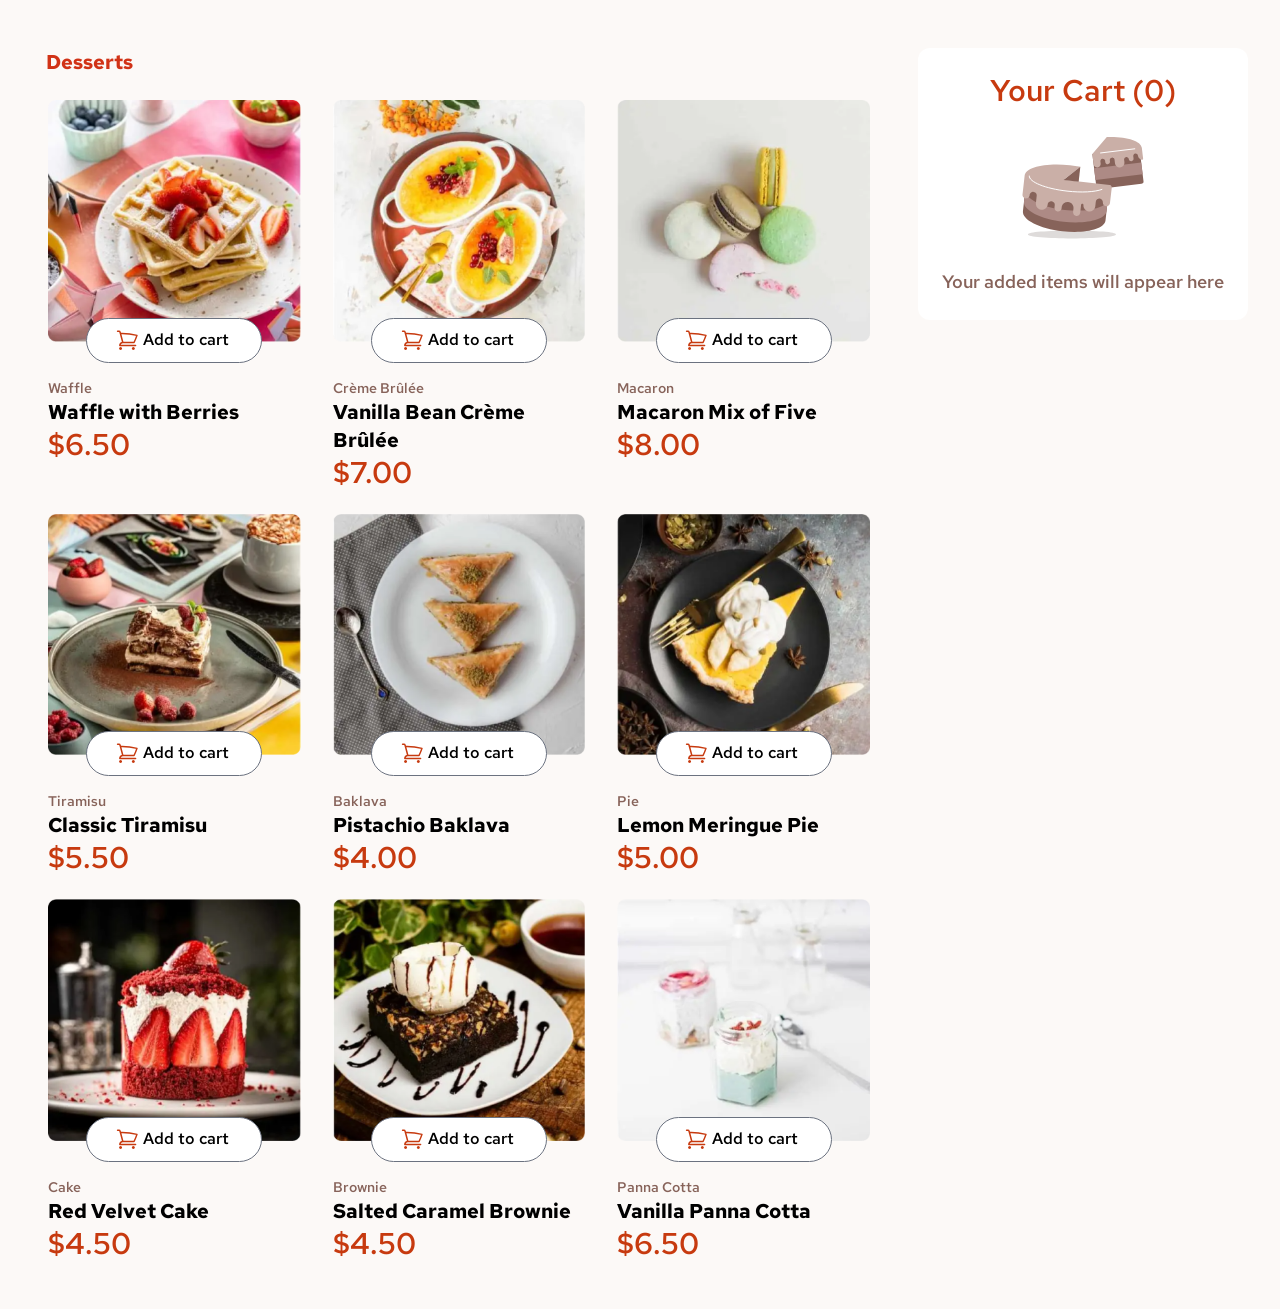
==== commit f94910aa: "dessert" ====
--- a/index.html
+++ b/index.html
@@ -17,6 +17,7 @@
 
 <body class="body">
 
+    <!-- عندما نضغط على confirm للتاكيد -->
     <!-- button-j.s -->
     <div class="card-js">
 
@@ -94,10 +95,10 @@
                                 </button>
 
                                 <!-- alright-js -->
-                                <div class="alright" id="ok"><img src="./img/alright.svg" alt=""></div>
+                                <div class="alright"><img src="./img/alright.svg" alt=""></div>
 
                                 <!-- j.s -->
-                                <div class="abslt-add" id="added">
+                                <div class="abslt-add">
                                     <button class="minus">
                                         <svg xmlns="http://www.w3.org/2000/svg" width="24" height="24"
                                             viewBox="0 0 24 24" fill="none">
@@ -135,33 +136,33 @@
                             <div class="img-relative">
                                 <img src="./img/vanella-cream.png" alt="vanella-cream">
 
-                                <button class="btn-cart" id="click">
-                                    <svg xmlns="http://www.w3.org/2000/svg" width="25" height="25" viewBox="0 0 25 25"
-                                        fill="none">
-                                        <path
-                                            d="M2.58008 3.27002H3.96608C4.47608 3.27002 4.92108 3.61302 5.05308 4.10502L5.43608 5.54202M5.43608 5.54202C11.0067 5.38591 16.572 6.00517 21.9721 7.38202C21.1481 9.83602 20.1691 12.22 19.0481 14.52H7.83008M5.43608 5.54202L7.83008 14.52M7.83008 14.52C7.03443 14.52 6.27137 14.8361 5.70876 15.3987C5.14615 15.9613 4.83008 16.7244 4.83008 17.52H20.5801M6.33008 20.52C6.33008 20.7189 6.25106 20.9097 6.11041 21.0504C5.96976 21.191 5.77899 21.27 5.58008 21.27C5.38117 21.27 5.1904 21.191 5.04975 21.0504C4.9091 20.9097 4.83008 20.7189 4.83008 20.52C4.83008 20.3211 4.9091 20.1303 5.04975 19.9897C5.1904 19.849 5.38117 19.77 5.58008 19.77C5.77899 19.77 5.96976 19.849 6.11041 19.9897C6.25106 20.1303 6.33008 20.3211 6.33008 20.52ZM19.0801 20.52C19.0801 20.7189 19.0011 20.9097 18.8604 21.0504C18.7198 21.191 18.529 21.27 18.3301 21.27C18.1312 21.27 17.9404 21.191 17.7997 21.0504C17.6591 20.9097 17.5801 20.7189 17.5801 20.52C17.5801 20.3211 17.6591 20.1303 17.7997 19.9897C17.9404 19.849 18.1312 19.77 18.3301 19.77C18.529 19.77 18.7198 19.849 18.8604 19.9897C19.0011 20.1303 19.0801 20.3211 19.0801 20.52Z"
-                                            stroke="#C73A0F" stroke-width="1.5" stroke-linecap="round"
-                                            stroke-linejoin="round" />
-                                    </svg>
-
-                                    Add to cart
-                                </button>
-
-                                <!-- alright-js -->
-                                <div class="alright"><img src="./img/alright.svg" alt=""></div>
-
-                                <div class="abslt-add">
-                                    <button class="minus">
-                                        <svg xmlns="http://www.w3.org/2000/svg" width="24" height="24"
-                                            viewBox="0 0 24 24" fill="none">
-                                            <path
-                                                d="M15 12H9M21 12C21 13.1819 20.7672 14.3522 20.3149 15.4442C19.8626 16.5361 19.1997 17.5282 18.364 18.364C17.5282 19.1997 16.5361 19.8626 15.4442 20.3149C14.3522 20.7672 13.1819 21 12 21C10.8181 21 9.64778 20.7672 8.55585 20.3149C7.46392 19.8626 6.47177 19.1997 5.63604 18.364C4.80031 17.5282 4.13738 16.5361 3.68508 15.4442C3.23279 14.3522 3 13.1819 3 12C3 9.61305 3.94821 7.32387 5.63604 5.63604C7.32387 3.94821 9.61305 3 12 3C14.3869 3 16.6761 3.94821 18.364 5.63604C20.0518 7.32387 21 9.61305 21 12Z"
-                                                stroke="white" stroke-width="1.5" stroke-linecap="round"
-                                                stroke-linejoin="round" />
-                                        </svg>
-                                    </button>
-
-                                    <input class="no-spinner" type="number" readonly value="" min="1">
+                                <button class="btn-cart">
+                                    <svg xmlns="http://www.w3.org/2000/svg" width="25" height="25" viewBox="0 0 25 25"
+                                        fill="none">
+                                        <path
+                                            d="M2.58008 3.27002H3.96608C4.47608 3.27002 4.92108 3.61302 5.05308 4.10502L5.43608 5.54202M5.43608 5.54202C11.0067 5.38591 16.572 6.00517 21.9721 7.38202C21.1481 9.83602 20.1691 12.22 19.0481 14.52H7.83008M5.43608 5.54202L7.83008 14.52M7.83008 14.52C7.03443 14.52 6.27137 14.8361 5.70876 15.3987C5.14615 15.9613 4.83008 16.7244 4.83008 17.52H20.5801M6.33008 20.52C6.33008 20.7189 6.25106 20.9097 6.11041 21.0504C5.96976 21.191 5.77899 21.27 5.58008 21.27C5.38117 21.27 5.1904 21.191 5.04975 21.0504C4.9091 20.9097 4.83008 20.7189 4.83008 20.52C4.83008 20.3211 4.9091 20.1303 5.04975 19.9897C5.1904 19.849 5.38117 19.77 5.58008 19.77C5.77899 19.77 5.96976 19.849 6.11041 19.9897C6.25106 20.1303 6.33008 20.3211 6.33008 20.52ZM19.0801 20.52C19.0801 20.7189 19.0011 20.9097 18.8604 21.0504C18.7198 21.191 18.529 21.27 18.3301 21.27C18.1312 21.27 17.9404 21.191 17.7997 21.0504C17.6591 20.9097 17.5801 20.7189 17.5801 20.52C17.5801 20.3211 17.6591 20.1303 17.7997 19.9897C17.9404 19.849 18.1312 19.77 18.3301 19.77C18.529 19.77 18.7198 19.849 18.8604 19.9897C19.0011 20.1303 19.0801 20.3211 19.0801 20.52Z"
+                                            stroke="#C73A0F" stroke-width="1.5" stroke-linecap="round"
+                                            stroke-linejoin="round" />
+                                    </svg>
+
+                                    Add to cart
+                                </button>
+
+                                <!-- alright-js -->
+                                <div class="alright"><img src="./img/alright.svg" alt=""></div>
+
+                                <div class="abslt-add">
+                                    <button class="minus">
+                                        <svg xmlns="http://www.w3.org/2000/svg" width="24" height="24"
+                                            viewBox="0 0 24 24" fill="none">
+                                            <path
+                                                d="M15 12H9M21 12C21 13.1819 20.7672 14.3522 20.3149 15.4442C19.8626 16.5361 19.1997 17.5282 18.364 18.364C17.5282 19.1997 16.5361 19.8626 15.4442 20.3149C14.3522 20.7672 13.1819 21 12 21C10.8181 21 9.64778 20.7672 8.55585 20.3149C7.46392 19.8626 6.47177 19.1997 5.63604 18.364C4.80031 17.5282 4.13738 16.5361 3.68508 15.4442C3.23279 14.3522 3 13.1819 3 12C3 9.61305 3.94821 7.32387 5.63604 5.63604C7.32387 3.94821 9.61305 3 12 3C14.3869 3 16.6761 3.94821 18.364 5.63604C20.0518 7.32387 21 9.61305 21 12Z"
+                                                stroke="white" stroke-width="1.5" stroke-linecap="round"
+                                                stroke-linejoin="round" />
+                                        </svg>
+                                    </button>
+
+                                    <input class="no-spinner" type="number" readonly value="1" min="1">
 
                                     <button class="plus">
                                         <svg xmlns="http://www.w3.org/2000/svg" width="24" height="24"
@@ -214,7 +215,7 @@
                                         </svg>
                                     </button>
 
-                                    <input class="no-spinner" type="number" readonly value="" min="1">
+                                    <input class="no-spinner" type="number" readonly value="1" min="1">
 
                                     <button class="plus">
                                         <svg xmlns="http://www.w3.org/2000/svg" width="24" height="24"
@@ -267,7 +268,7 @@
                                         </svg>
                                     </button>
 
-                                    <input class="no-spinner" type="number" readonly value="" min="1">
+                                    <input class="no-spinner" type="number" readonly value="1" min="1">
 
                                     <button class="plus">
                                         <svg xmlns="http://www.w3.org/2000/svg" width="24" height="24"
@@ -320,7 +321,7 @@
                                         </svg>
                                     </button>
 
-                                    <input class="no-spinner" type="number" readonly value="" min="1">
+                                    <input class="no-spinner" type="number" readonly value="1" min="1">
 
                                     <button class="plus">
                                         <svg xmlns="http://www.w3.org/2000/svg" width="24" height="24"
@@ -373,7 +374,7 @@
                                         </svg>
                                     </button>
 
-                                    <input class="no-spinner" type="number" readonly value="" min="1">
+                                    <input class="no-spinner" type="number" readonly value="1" min="1">
 
                                     <button class="plus">
                                         <svg xmlns="http://www.w3.org/2000/svg" width="24" height="24"
@@ -426,7 +427,7 @@
                                         </svg>
                                     </button>
 
-                                    <input class="no-spinner" type="number" readonly value="" min="1">
+                                    <input class="no-spinner" type="number" readonly value="1" min="1">
 
                                     <button class="plus">
                                         <svg xmlns="http://www.w3.org/2000/svg" width="24" height="24"
@@ -479,7 +480,7 @@
                                         </svg>
                                     </button>
 
-                                    <input class="no-spinner" type="number" readonly value="" min="1">
+                                    <input class="no-spinner" type="number" readonly value="1" min="1">
 
                                     <button class="plus">
                                         <svg xmlns="http://www.w3.org/2000/svg" width="24" height="24"
@@ -532,7 +533,7 @@
                                         </svg>
                                     </button>
 
-                                    <input class="no-spinner" type="number" readonly value="" min="1">
+                                    <input class="no-spinner" type="number" readonly value="1" min="1">
 
                                     <button class="plus">
                                         <svg xmlns="http://www.w3.org/2000/svg" width="24" height="24"
@@ -560,7 +561,7 @@
                 </div>
             </div>
 
-            <!-- added-item -->
+            <!-- added-item-impty-->
             <div class="added-items">
                 <h2 class="storage">Your Cart (0)</h2>
 
@@ -598,10 +599,10 @@
             </div>
 
             <!-- added-items-j.s -->
-            <div id="added-items">
+            <div class="added-items-js">
                 <h2 class="storage">Your Cart (2)</h2>
 
-                <div class="first-order">
+                <!-- <div class="first-order">
                     <div class="column">
                         <h6 class="vanilla">Vanilla Bean Crème Brûlée</h6>
 
@@ -615,9 +616,9 @@
                                 stroke="black" stroke-width="1.5" stroke-linecap="round" stroke-linejoin="round" />
                         </svg>
                     </button>
-                </div>
-
-                <div class="first-order">
+                </div> -->
+
+                <!-- <div class="first-order">
                     <div class="column">
                         <h6 class="vanilla">Macaron Mix of Five</h6>
 
@@ -631,7 +632,7 @@
                                 stroke="black" stroke-width="1.5" stroke-linecap="round" stroke-linejoin="round" />
                         </svg>
                     </button>
-                </div>
+                </div> -->
 
                 <div class="end-result">
                     <h6 class="Total">Order Total</h6>
@@ -657,7 +658,6 @@
                     <button class="Confirm">Confirm Order</button>
                 </div>
             </div>
-
         </div>
     </section>
 
--- a/css/style.css
+++ b/css/style.css
@@ -38,6 +38,17 @@
 .alright img:hover {
   border-radius: 0;
   border: 0;
+}
+
+.minus svg:hover,
+.plus svg:hover {
+  background-color: white;
+  border-radius: 50%;
+}
+
+.plus:hover svg path,
+.minus:hover svg path {
+  stroke: #D13216;
 }
 
 .rows {
@@ -120,7 +131,8 @@
 /* j.s */
 .sec.show {
   position: fixed;
-  opacity: 0.5;
+  opacity: 0.2;
+  /* z-index: 50; */
 }
 
 .card-js {
@@ -132,9 +144,9 @@
   transform: translateX(50%);
   display: flex;
   flex-direction: column;
-  row-gap: 1rem;
-  justify-content: center;
-  align-items: start;
+  row-gap: 2rem;
+  justify-content: start;
+  align-items: stretch;
   border-radius: 0.75rem;
   background: white;
   padding: 1.5rem;
@@ -145,18 +157,18 @@
   display: block;
 }
 
-.h2-added,
-.h6-hope {
+.h2-added {
   color: var(--black);
   font-size: 1.875rem;
-  font-weight: 600;
-  line-height: 2.25rem;
+  font-weight: 700;
+  line-height: 1.4rem;
   text-transform: capitalize;
 }
 
 .h6-hope {
   color: #B36C5F;
-  font-size: 1.25rem;
+  font-size: 1.2rem;
+  font-weight: 500;
 }
 
 .order-total {
@@ -165,7 +177,7 @@
   row-gap: 1rem;
   border-radius: 0.5rem;
   background: #F5EDEB;
-  padding: 1rem;
+  padding: 0.5rem;
 }
 
 .h6-order {
@@ -221,9 +233,9 @@
   align-self: stretch;
 }
 
-.btn-cart.show {
+/* .btn-cart.show {
   display: none;
-}
+} */
 
 .name-food {
   color: var(--brown);
@@ -257,10 +269,9 @@
   justify-content: center;
   align-items: center;
   flex-shrink: 0;
-  display: block;
-}
-
-.added-items.show {
+}
+
+.added-items.hide {
   display: none;
 }
 
@@ -274,7 +285,7 @@
 .abslt-add {
   position: absolute;
   display: flex;
-  gap: 5rem;
+  gap: 2rem;
   justify-content: center;
   align-items: center;
   text-align: center;
@@ -289,9 +300,9 @@
   display: none;
 }
 
-.abslt-add.show {
+/* .abslt-add.show {
   display: block;
-}
+} */
 
 .no-spinner::-webkit-outer-spin-button,
 .no-spinner::-webkit-inner-spin-button {
@@ -310,27 +321,34 @@
 
 .alright {
   position: absolute;
-  bottom: 14.2rem;
+  bottom: 14.5rem;
   left: 40%;
   transform: translateX(50%);
   display: none;
 }
 
-.alright.show {
+/* .alright.show {
   display: block;
-}
-
-#added-items {
+} */
+
+.added-items-js {
   background-color: white;
   border-radius: 0.75rem;
   padding: 1.5rem;
-  display: flex;
+  
+  display: none;
+
   flex-direction: column;
   row-gap: 1rem;
   justify-content: start;
   align-items: stretch;
   flex-shrink: 0;
-  display: none;
+  border: 2px solid #D13216;
+  transition: all ease-out 0.1s;
+}
+
+.added-items-js.show {
+  display: flex;
 }
 
 .delivery,
@@ -339,14 +357,9 @@
   margin-top: 1.5rem;
 }
 
-#added-items:hover {
-  border: 2px solid #D13216;
-  transition: all ease-out 0.1s;
-}
-
-#added-items.show {
+/* .added-items-js.show {
   display: block;
-}
+} */
 
 .first-order {
   padding-top: 1rem;
@@ -437,6 +450,10 @@
   text-align: center;
   width: 21rem;
 }
+
+/* .Confirm:hover {
+
+} */
 
 /* design-desk-top-end */
 /* design-mobile-start */
@@ -455,7 +472,7 @@
     margin-left: auto;
     margin-right: auto;
   }
-  #added-items {
+  .added-items-js {
     justify-content: center;
     align-items: center;
   }
